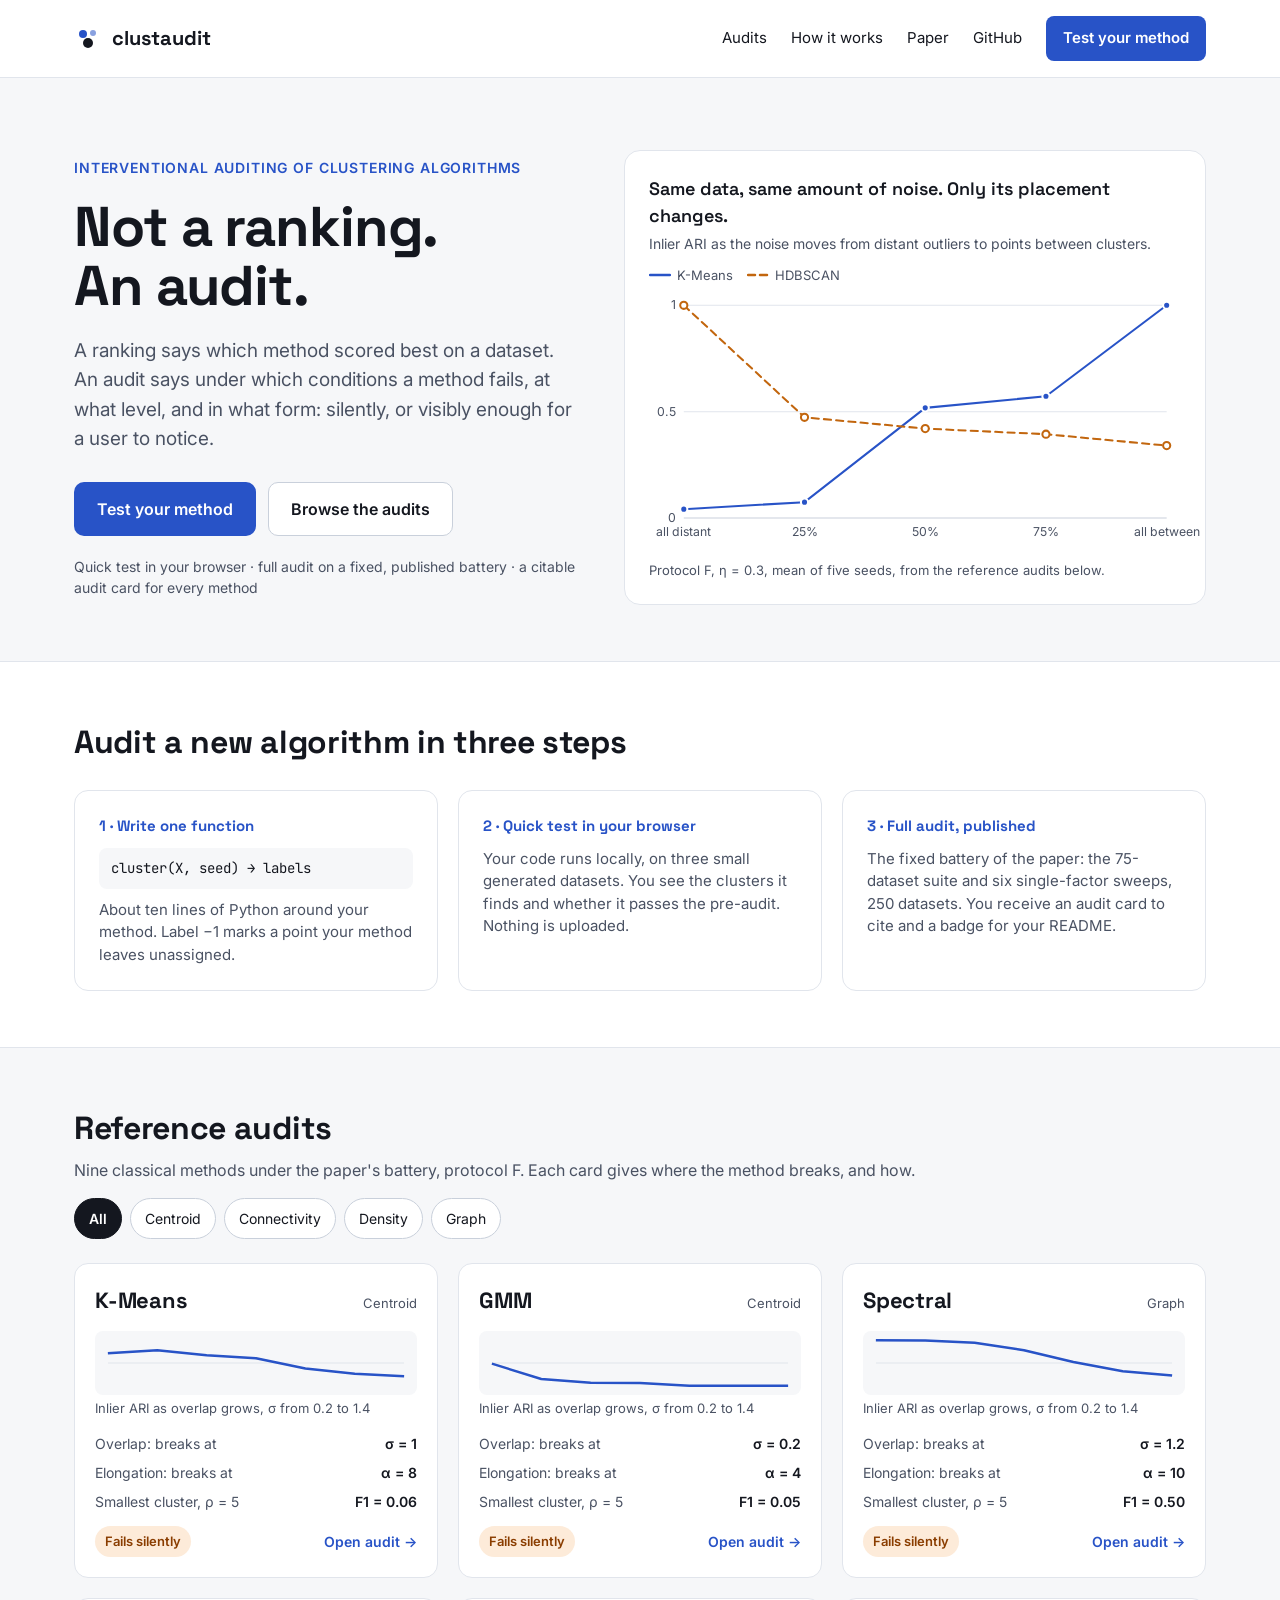
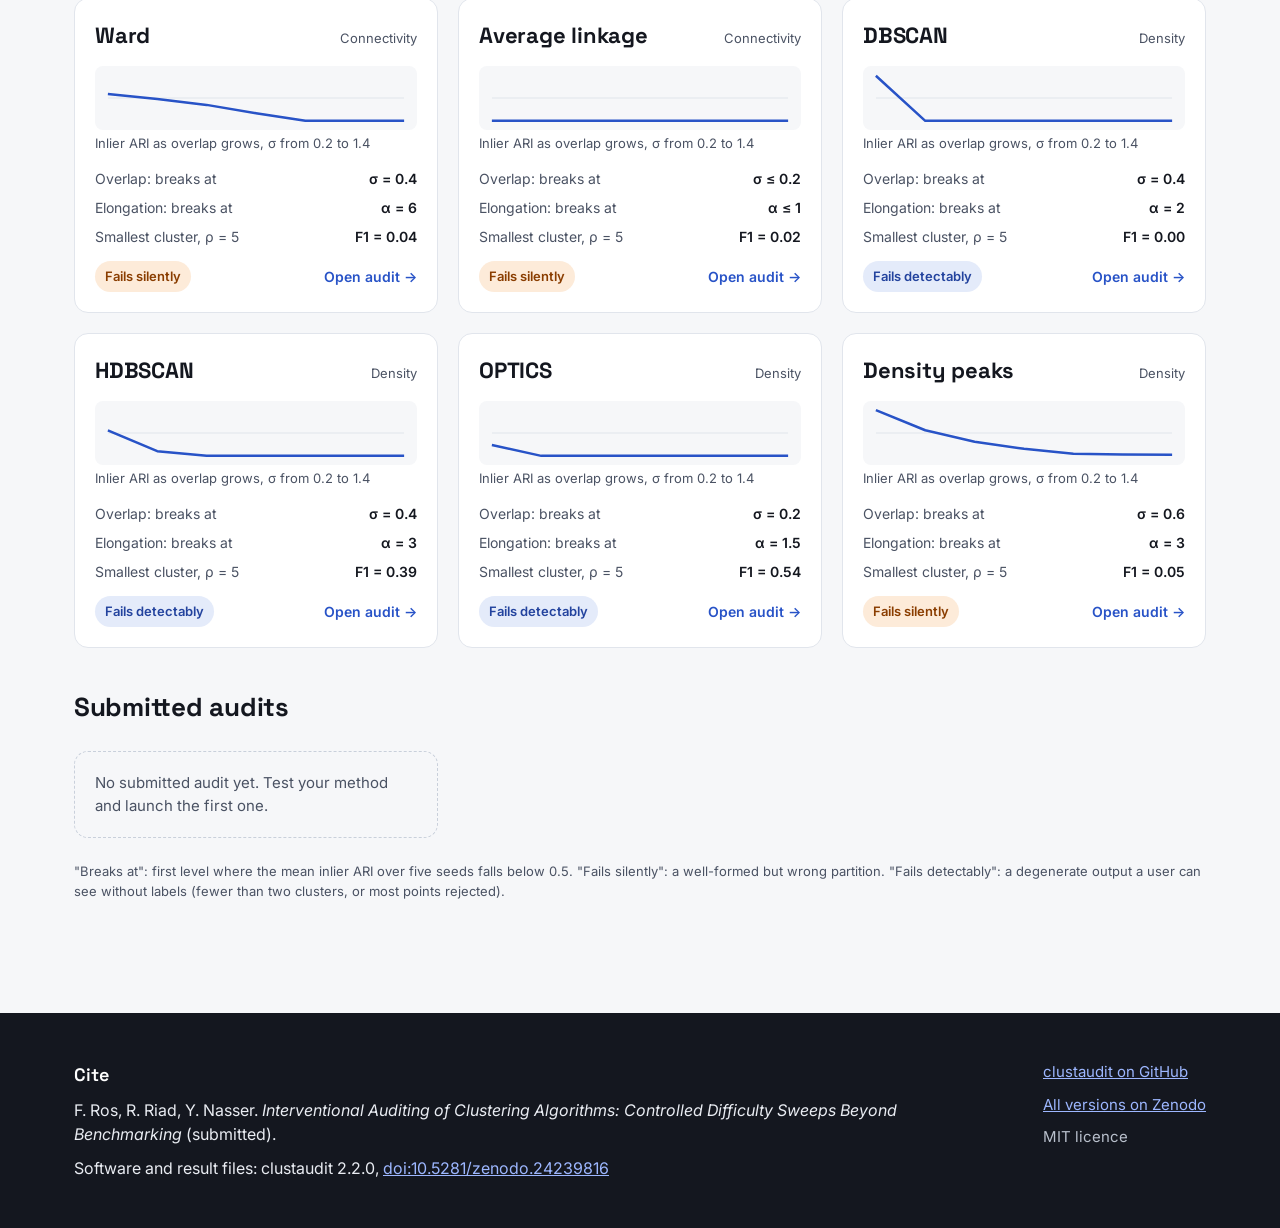
==== docs/index.html @ 4b53be47 "clustaudit audits: engine, battery paper-v2.2, reference methods, workflows, site in docs/" ====
<!doctype html>
<html lang="en">
<head>
<title>clustaudit · audits of clustering algorithms</title>
<meta name="description" content="Interventional audits of clustering algorithms: where a method breaks, at what level, and whether it fails silently or visibly.">
<meta charset="utf-8">
<meta name="viewport" content="width=device-width, initial-scale=1">
<link rel="preconnect" href="https://fonts.googleapis.com">
<link rel="stylesheet" href="https://fonts.googleapis.com/css2?family=Inter:wght@400;500;600&amp;family=Space+Grotesk:wght@500;600;700&amp;family=JetBrains+Mono:wght@400;500&amp;display=swap">
<link rel="stylesheet" href="assets/app.css">
<link rel="icon" href="data:image/svg+xml,%3Csvg xmlns='http://www.w3.org/2000/svg' viewBox='0 0 28 28'%3E%3Ccircle cx='9' cy='10' r='4' fill='%232853C7'/%3E%3Ccircle cx='19' cy='9' r='3' fill='%232853C7' opacity='.55'/%3E%3Ccircle cx='14' cy='19' r='5' fill='%2314171F'/%3E%3C/svg%3E">
<script src="assets/app.js" defer></script>
</head>
<body data-page="home">
<header class="site-header">
  <div class="wrap">
    <a class="brand" href="index.html">
      <svg width="28" height="28" viewBox="0 0 28 28" aria-hidden="true"><circle cx="9" cy="10" r="4" fill="#2853C7"/><circle cx="19" cy="9" r="3" fill="#2853C7" opacity="0.55"/><circle cx="14" cy="19" r="5" fill="#14171F"/></svg>
      <span>clustaudit</span>
    </a>
    <nav class="site-nav" aria-label="Main">
      <a href="index.html#gallery">Audits</a>
      <a href="index.html#how">How it works</a>
      <a href="index.html#cite">Paper</a>
      <a href="https://github.com/frederic-ros/clustaudit">GitHub</a>
      <a class="btn btn-primary" href="test.html">Test your method</a>
    </nav>
  </div>
</header>

<main>
  <section class="wrap hero">
    <div class="hero-text">
      <p class="eyebrow">Interventional auditing of clustering algorithms</p>
      <h1>Not a ranking.<br>An audit.</h1>
      <p class="lead">A ranking says which method scored best on a dataset. An audit says under which conditions a method fails, at what level, and in what form: silently, or visibly enough for a user to notice.</p>
      <div class="row" style="margin-top:8px">
        <a class="btn btn-primary btn-lg" href="test.html">Test your method</a>
        <a class="btn btn-ghost btn-lg" href="#gallery">Browse the audits</a>
      </div>
      <p class="small muted">Quick test in your browser · full audit on a fixed, published battery · a citable audit card for every method</p>
    </div>
    <figure class="card hero-fig">
      <figcaption class="stack" style="gap:4px">
        <span class="fig-title">Same data, same amount of noise. Only its placement changes.</span>
        <span class="small muted">Inlier ARI as the noise moves from distant outliers to points between clusters.</span>
      </figcaption>
      <div id="hero-chart" class="stack" style="gap:8px"><p class="tiny">Loading…</p></div>
      <p class="tiny">Protocol F, η = 0.3, mean of five seeds, from the reference audits below.</p>
    </figure>
  </section>

  <section id="how" class="band">
    <div class="wrap section">
      <h2>Audit a new algorithm in three steps</h2>
      <div class="steps">
        <div class="step"><span class="k">1 · Write one function</span><code>cluster(X, seed) → labels</code><p>About ten lines of Python around your method. Label −1 marks a point your method leaves unassigned.</p></div>
        <div class="step"><span class="k">2 · Quick test in your browser</span><p>Your code runs locally, on three small generated datasets. You see the clusters it finds and whether it passes the pre-audit. Nothing is uploaded.</p></div>
        <div class="step"><span class="k">3 · Full audit, published</span><p>The fixed battery of the paper: the 75-dataset suite and six single-factor sweeps, 250 datasets. You receive an audit card to cite and a badge for your README.</p></div>
      </div>
    </div>
  </section>

  <section id="gallery" class="wrap section">
    <div class="row" style="justify-content:space-between;align-items:flex-end;gap:16px">
      <div class="stack" style="gap:6px">
        <h2>Reference audits</h2>
        <p class="muted">Nine classical methods under the paper's battery, protocol F. Each card gives where the method breaks, and how.</p>
      </div>
      <div id="family-filter" class="filters" role="group" aria-label="Filter by family"></div>
    </div>
    <div id="gallery-ref" class="grid3" aria-live="polite"><p class="tiny">Loading…</p></div>
    <h2 style="font-size:26px;margin-top:16px">Submitted audits</h2>
    <div id="gallery-sub" class="grid3" aria-live="polite"></div>
    <p class="tiny">"Breaks at": first level where the mean inlier ARI over five seeds falls below 0.5. "Fails silently": a well-formed but wrong partition. "Fails detectably": a degenerate output a user can see without labels (fewer than two clusters, or most points rejected).</p>
  </section>
</main>
<footer class="site-footer" id="cite">
  <div class="wrap">
    <div class="stack" style="flex:1 1 520px;min-width:0;gap:10px">
      <span class="title">Cite</span>
      <p>F. Ros, R. Riad, Y. Nasser. <em>Interventional Auditing of Clustering Algorithms: Controlled Difficulty Sweeps Beyond Benchmarking</em> (submitted).</p>
      <p>Software and result files: clustaudit 2.2.0, <a href="https://doi.org/10.5281/zenodo.24239816">doi:10.5281/zenodo.24239816</a></p>
    </div>
    <div class="stack" style="gap:10px;font-size:15px">
      <a href="https://github.com/frederic-ros/clustaudit">clustaudit on GitHub</a>
      <a href="https://doi.org/10.5281/zenodo.24239815">All versions on Zenodo</a>
      <span style="color:#B9C0CC">MIT licence</span>
    </div>
  </div>
</footer>

</body>
</html>
---- docs/assets/app.css ----
:root {
  --ink: #14171F; --muted: #4A5263; --faint: #6B7385; --line: #E1E5EC; --line2: #C9D0DB;
  --bg: #F6F7F9; --surface: #FFFFFF; --accent: #2853C7; --accent-dark: #1B3C94;
  --c1: #2853C7; --c2: #C2660E; --c3: #00897B; --c4: #9B4DCA; --ref: #8A93A6;
  --silent-bg: #FDEBD9; --silent-fg: #8A3D00; --detect-bg: #E4EBFA; --detect-fg: #23439E;
  --ok-bg: #E3F1EA; --ok-fg: #1D6B4F; --err-bg: #F1F2F4; --err-fg: #4A5263;
  --display: 'Space Grotesk', Inter, system-ui, sans-serif;
  --mono: 'JetBrains Mono', ui-monospace, SFMono-Regular, Menlo, monospace;
  color-scheme: light;
}
* { box-sizing: border-box; }
[hidden] { display: none !important; }
html { scroll-behavior: smooth; }
body { margin: 0; background: var(--bg); color: var(--ink); font-family: Inter, system-ui, sans-serif; font-size: 16px; line-height: 1.5; }
a { color: var(--accent); }
a:hover { color: var(--accent-dark); }
:focus-visible { outline: 3px solid #9DB7FF; outline-offset: 2px; border-radius: 4px; }
h1, h2, h3 { font-family: var(--display); letter-spacing: -0.01em; margin: 0; }
p { margin: 0; }
code, pre, .mono { font-family: var(--mono); }
.wrap { max-width: 1180px; margin: 0 auto; padding: 0 24px; }
.muted { color: var(--muted); }
.small { font-size: 14px; }
.tiny { font-size: 13px; color: var(--muted); }
.stack { display: flex; flex-direction: column; gap: 12px; }
.row { display: flex; flex-wrap: wrap; gap: 12px; align-items: center; }
.sr-only { position: absolute; width: 1px; height: 1px; overflow: hidden; clip: rect(0 0 0 0); white-space: nowrap; }

/* header and footer */
.site-header { background: var(--surface); border-bottom: 1px solid var(--line); }
.site-header .wrap { padding-top: 16px; padding-bottom: 16px; display: flex; flex-wrap: wrap; align-items: center; justify-content: space-between; gap: 16px; }
.brand { display: flex; align-items: center; gap: 10px; text-decoration: none; color: var(--ink); }
.brand span { font-family: var(--display); font-weight: 700; font-size: 20px; }
.site-nav { display: flex; flex-wrap: wrap; align-items: center; gap: 24px; font-size: 15px; }
.site-nav a { color: var(--ink); text-decoration: none; }
.site-nav a:hover { color: var(--accent); }
.btn { display: inline-flex; align-items: center; gap: 8px; font: inherit; font-weight: 600; font-size: 15px; padding: 10px 16px; border-radius: 8px; border: 1px solid transparent; cursor: pointer; text-decoration: none; }
.btn-primary, .site-nav a.btn-primary { background: var(--accent); color: #fff; }
.btn-primary:hover, .site-nav a.btn-primary:hover { background: var(--accent-dark); color: #fff; }
.btn-dark { background: var(--ink); color: #fff; }
.btn-dark:hover { background: #2A3040; color: #fff; }
.btn-ghost { background: var(--surface); color: var(--ink); border-color: var(--line2); }
.btn-ghost:hover { border-color: var(--ink); color: var(--ink); }
.btn-lg { padding: 14px 22px; border-radius: 10px; font-size: 16px; }
.btn[disabled], .btn[aria-disabled="true"] { opacity: .5; cursor: not-allowed; }
.site-footer { background: var(--ink); color: #E9ECF2; margin-top: 56px; }
.site-footer .wrap { padding-top: 48px; padding-bottom: 48px; display: flex; flex-wrap: wrap; gap: 40px; justify-content: space-between; }
.site-footer a { color: #9DB7FF; }
.site-footer .title { font-family: var(--display); font-weight: 600; font-size: 18px; color: #fff; }

/* home */
.hero { display: flex; flex-wrap: wrap; gap: 48px; align-items: center; padding-top: 72px; padding-bottom: 56px; }
.hero-text { flex: 1 1 440px; min-width: 0; display: flex; flex-direction: column; gap: 20px; }
.eyebrow { font-size: 14px; font-weight: 600; letter-spacing: .06em; text-transform: uppercase; color: var(--accent); }
.hero h1 { font-size: 56px; line-height: 1.05; letter-spacing: -0.02em; }
.lead { font-size: 19px; line-height: 1.55; color: var(--muted); max-width: 540px; }
.card { background: var(--surface); border: 1px solid var(--line); border-radius: 14px; }
.hero-fig { flex: 1 1 520px; min-width: 0; margin: 0; padding: 24px; display: flex; flex-direction: column; gap: 12px; border-radius: 16px; }
.fig-title { font-family: var(--display); font-weight: 600; font-size: 18px; }
.band { background: var(--surface); border-top: 1px solid var(--line); border-bottom: 1px solid var(--line); }
.section { padding-top: 56px; padding-bottom: 56px; display: flex; flex-direction: column; gap: 24px; }
.section h2 { font-size: 32px; }
.steps { display: grid; grid-template-columns: repeat(3, minmax(0, 1fr)); gap: 20px; }
.step { border: 1px solid var(--line); border-radius: 14px; padding: 24px; display: flex; flex-direction: column; gap: 10px; }
.step .k { font-family: var(--display); font-weight: 700; font-size: 15px; color: var(--accent); }
.step code { font-size: 14px; background: var(--bg); border-radius: 8px; padding: 10px 12px; }
.step p { font-size: 15px; color: var(--muted); }
.filters { display: flex; flex-wrap: wrap; gap: 8px; }
.filters button { font: inherit; font-size: 14px; padding: 9px 14px; border-radius: 999px; border: 1px solid var(--line2); background: var(--surface); color: var(--ink); cursor: pointer; }
.filters button[aria-pressed="true"] { border-color: var(--ink); background: var(--ink); color: #fff; font-weight: 600; }
.grid3 { display: grid; grid-template-columns: repeat(3, minmax(0, 1fr)); gap: 20px; }
.mcard { padding: 20px; display: flex; flex-direction: column; gap: 14px; }
.mcard h3 { font-size: 22px; }
.mcard .top { display: flex; align-items: baseline; justify-content: space-between; gap: 8px; }
.spark { width: 100%; height: 64px; background: var(--bg); border-radius: 8px; display: block; }
.kv { margin: 0; display: grid; grid-template-columns: 1fr auto; row-gap: 8px; column-gap: 12px; font-size: 14px; }
.kv dt { color: var(--muted); }
.kv dd { margin: 0; font-weight: 600; text-align: right; }
.chip { display: inline-flex; align-items: center; gap: 6px; font-size: 13px; font-weight: 600; padding: 6px 10px; border-radius: 999px; }
.chip.silent { background: var(--silent-bg); color: var(--silent-fg); }
.chip.detectable { background: var(--detect-bg); color: var(--detect-fg); }
.chip.ok { background: var(--ok-bg); color: var(--ok-fg); }
.chip.error, .chip.neutral { background: var(--err-bg); color: var(--err-fg); }
.mcard .bottom { display: flex; align-items: center; justify-content: space-between; gap: 8px; margin-top: auto; }
.mcard .bottom a { font-size: 14px; font-weight: 600; text-decoration: none; }
.empty { padding: 20px; border: 1px dashed var(--line2); border-radius: 14px; color: var(--muted); font-size: 15px; }

/* charts */
.chart { position: relative; }
.chart svg { display: block; width: 100%; height: auto; overflow: visible; }
.chart .axis text, .chart text.lbl { font-size: 12px; fill: var(--muted); font-family: Inter, system-ui, sans-serif; }
.legend { display: flex; flex-wrap: wrap; gap: 14px; font-size: 13px; color: var(--muted); }
.legend span { display: inline-flex; align-items: center; gap: 6px; }
.legend svg { width: 22px; height: 10px; }
.tip { position: absolute; pointer-events: none; background: var(--surface); border: 1px solid var(--line2); border-radius: 8px; padding: 8px 10px; font-size: 13px; box-shadow: 0 4px 16px rgba(20, 23, 31, .12); min-width: 140px; z-index: 5; display: none; }
.tip .h { color: var(--muted); margin-bottom: 4px; }
.tip { max-width: min(300px, 100%); }
.tip .r { display: flex; align-items: center; gap: 8px; line-height: 1.35; padding: 1px 0; }
.tip .r b { font-weight: 600; min-width: 34px; }
.tip .r .n { color: var(--muted); }
.tip svg { width: 18px; height: 8px; flex: none; }

/* audit page */
.crumbs { font-size: 14px; color: var(--muted); }
.crumbs a { text-decoration: none; }
.audit-head { display: flex; flex-wrap: wrap; gap: 24px; align-items: flex-end; justify-content: space-between; padding-top: 32px; }
.audit-head h1 { font-size: 44px; letter-spacing: -0.02em; }
.tiles { display: grid; grid-template-columns: repeat(3, minmax(0, 1fr)); gap: 16px; }
.tile { padding: 18px 20px; display: flex; flex-direction: column; gap: 6px; }
.tile .k { font-size: 14px; color: var(--muted); font-weight: 600; }
.tile .v { font-family: var(--display); font-weight: 600; font-size: 22px; }
.tile .d { font-size: 14px; color: var(--muted); line-height: 1.45; }
.charts3 { display: grid; grid-template-columns: repeat(3, minmax(0, 1fr)); gap: 16px; }
.chart-card { padding: 18px; display: flex; flex-direction: column; gap: 10px; }
.chart-card h3 { font-size: 17px; }
.reading { padding: 24px 28px; display: flex; flex-direction: column; gap: 12px; }
.reading ul { margin: 0; padding-left: 20px; display: flex; flex-direction: column; gap: 10px; font-size: 16px; line-height: 1.55; }
.grid2 { display: grid; grid-template-columns: repeat(2, minmax(0, 1fr)); gap: 16px; }
table.data { border-collapse: collapse; width: 100%; font-size: 14px; }
table.data th, table.data td { text-align: left; padding: 7px 10px; border-bottom: 1px solid var(--line); vertical-align: top; }
table.data th { font-weight: 600; color: var(--muted); font-size: 13px; }
table.data td.num { font-variant-numeric: tabular-nums; text-align: right; }
details { border: 1px solid var(--line); border-radius: 12px; background: var(--surface); }
details > summary { cursor: pointer; padding: 14px 18px; font-weight: 600; }
details > div { padding: 0 18px 18px; overflow-x: auto; }
.snippet { display: flex; gap: 8px; align-items: stretch; }
.snippet code { flex: 1; min-width: 0; overflow-x: auto; white-space: nowrap; background: var(--bg); border: 1px solid var(--line); border-radius: 8px; padding: 10px 12px; font-size: 13px; }
select.ctl, input.ctl { font: inherit; font-size: 15px; padding: 10px 12px; border: 1px solid var(--line2); border-radius: 8px; background: var(--surface); color: var(--ink); }
.notice { padding: 14px 16px; border-radius: 10px; background: var(--detect-bg); color: var(--detect-fg); font-size: 14px; }
.notice.warn { background: var(--silent-bg); color: var(--silent-fg); }

/* test page */
.editor { flex: 999 1 600px; min-width: 0; background: #0F1320; border-radius: 14px; overflow: hidden; display: flex; flex-direction: column; }
.editor .bar { display: flex; align-items: center; justify-content: space-between; padding: 12px 16px; background: #171C2C; border-bottom: 1px solid #262D42; font-size: 13px; color: #C9D2E6; gap: 12px; }
.editor .bar select { font: inherit; font-size: 13px; background: #0F1320; color: #E6EAF4; border: 1px solid #262D42; border-radius: 6px; padding: 4px 8px; }
.editor textarea { flex: 1; min-height: 360px; width: 100%; resize: vertical; border: 0; outline: none; padding: 20px; background: transparent; color: #E6EAF4; font-family: var(--mono); font-size: 14px; line-height: 1.7; tab-size: 4; white-space: pre; }
.form { flex: 1 1 320px; min-width: 0; padding: 24px; display: flex; flex-direction: column; gap: 18px; }
.field { display: flex; flex-direction: column; gap: 6px; }
.field label, .field legend { font-size: 14px; font-weight: 600; }
fieldset.field { margin: 0; padding: 0; border: 0; gap: 8px; }
fieldset.field label { font-weight: 400; display: flex; align-items: center; gap: 10px; font-size: 15px; }
.panels { display: grid; grid-template-columns: repeat(3, minmax(0, 1fr)); gap: 20px; }
.panel { margin: 0; border: 1px solid var(--line); border-radius: 12px; padding: 14px; display: flex; flex-direction: column; gap: 10px; }
.panel svg { width: 100%; height: auto; background: var(--bg); border-radius: 8px; }
.checks { margin: 0; padding: 0; list-style: none; display: grid; grid-template-columns: repeat(2, minmax(0, 1fr)); gap: 10px; }
.checks li { display: flex; align-items: flex-start; gap: 10px; padding: 12px 14px; border-radius: 10px; background: var(--ok-bg); font-size: 14px; }
.checks li.fail { background: var(--silent-bg); }
.checks li.warn { background: #FFF6DB; }
.checks li svg { flex: none; margin-top: 1px; }
.checks li small { display: block; color: var(--muted); }
.progress { font-size: 14px; color: var(--muted); }
.ol-steps { margin: 0; padding: 0; list-style: none; display: flex; flex-direction: column; gap: 14px; }
.ol-steps li { display: flex; gap: 12px; align-items: flex-start; }
.ol-steps .n { flex: none; width: 28px; height: 28px; border-radius: 999px; background: var(--detect-bg); color: var(--detect-fg); font-weight: 700; font-size: 14px; display: flex; align-items: center; justify-content: center; }
.ol-steps .t { font-weight: 600; font-size: 15px; }
.stats { margin: 0; display: grid; grid-template-columns: repeat(3, minmax(0, 1fr)); gap: 12px; }
.stats div { background: var(--bg); border-radius: 10px; padding: 14px; }
.stats dt { font-size: 13px; color: var(--muted); }
.stats dd { margin: 4px 0 0; font-weight: 600; }
pre.out { margin: 0; background: #0F1320; color: #E6EAF4; border-radius: 10px; padding: 14px 16px; font-size: 13px; overflow-x: auto; white-space: pre-wrap; }

@media (max-width: 900px) {
  .steps, .grid3, .tiles, .charts3, .panels, .grid2 { grid-template-columns: 1fr; }
  .hero h1 { font-size: 42px; }
  .checks, .stats { grid-template-columns: 1fr; }
}
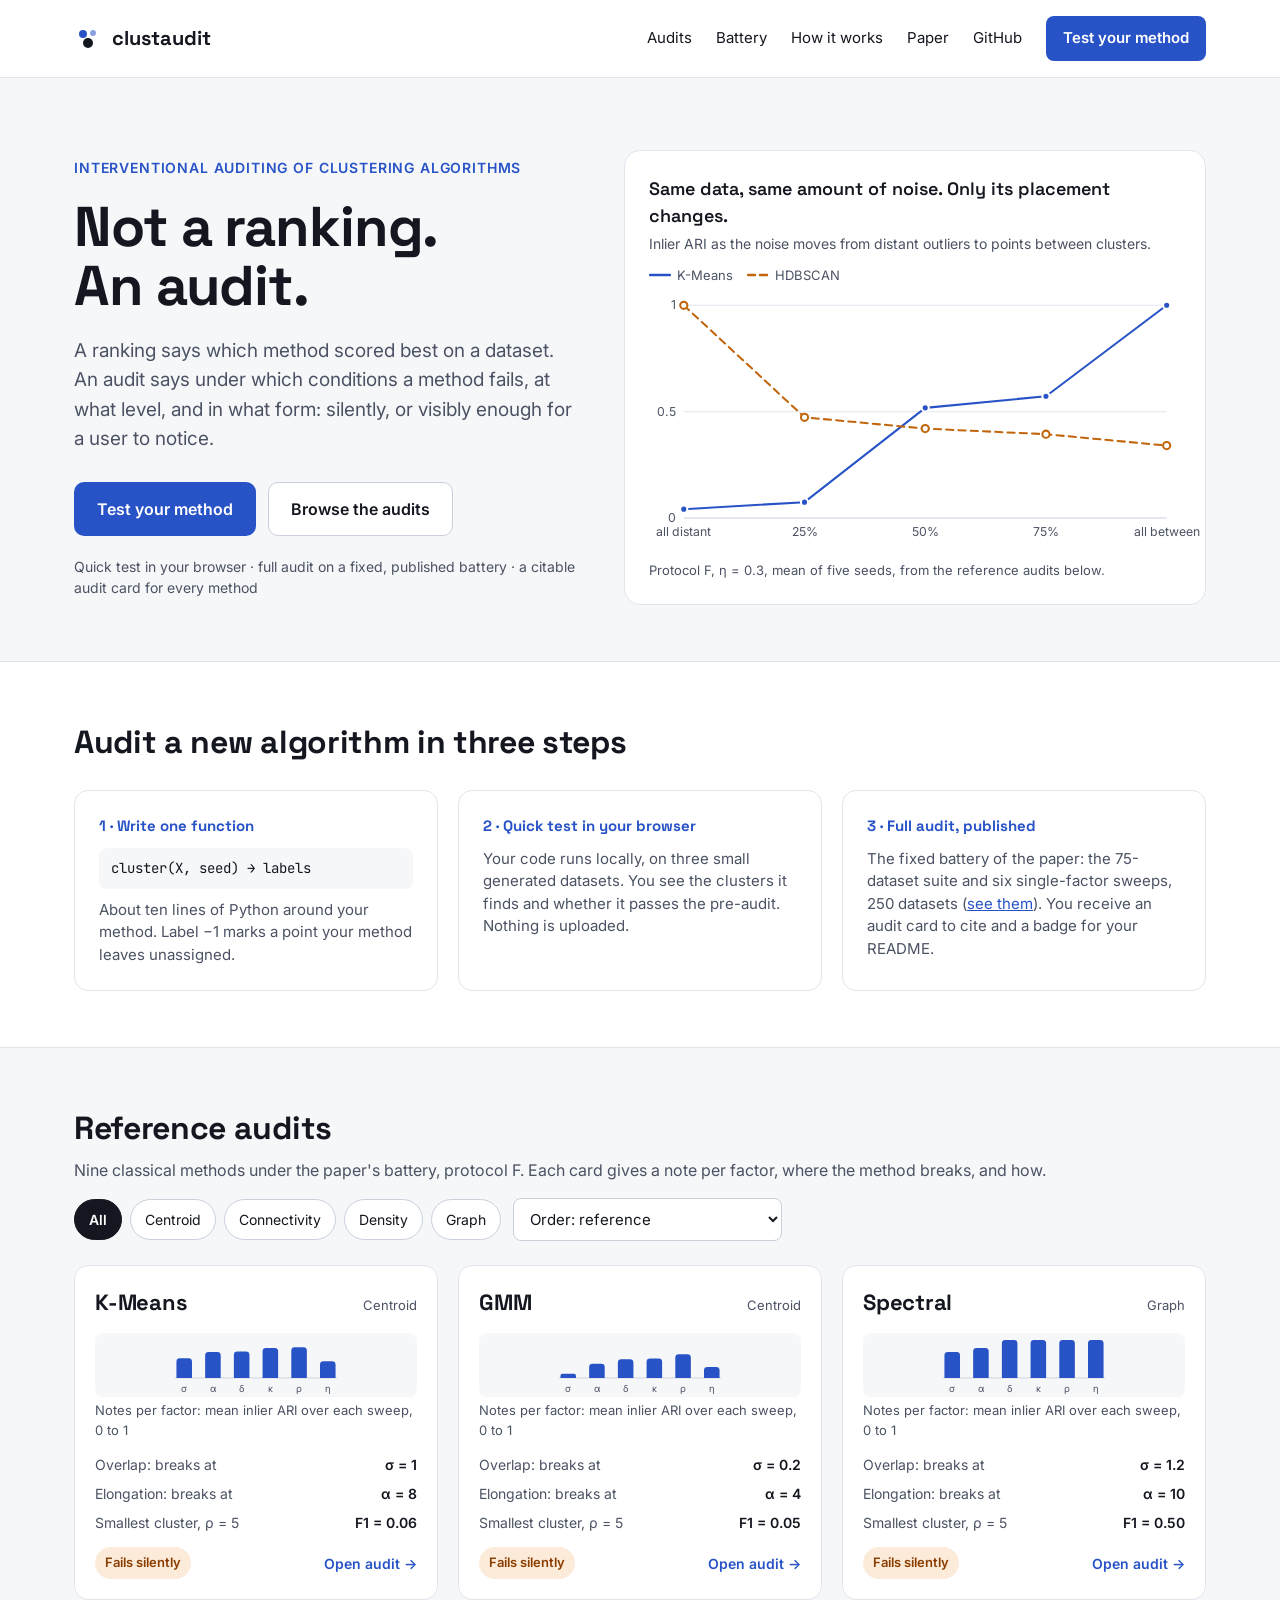
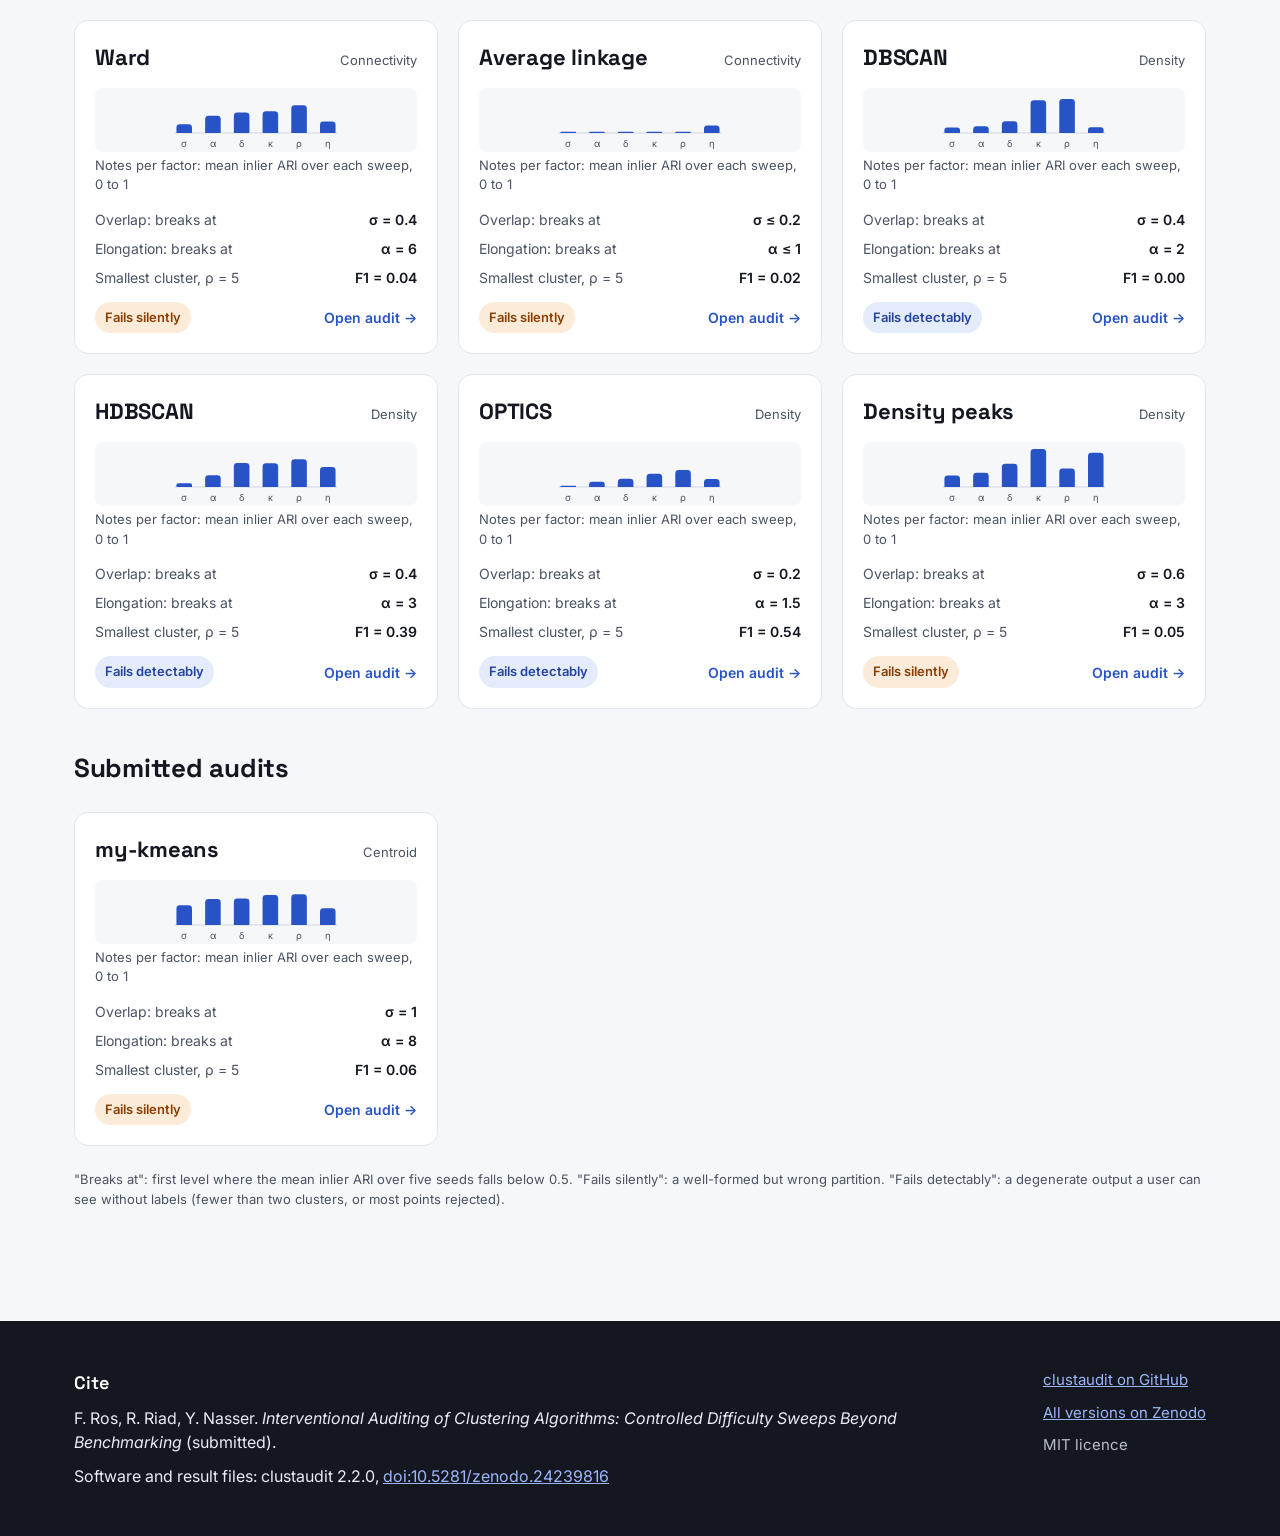
==== commit 58fc736a: "Notes per factor, battery page, see where it breaks" ====
--- a/docs/index.html
+++ b/docs/index.html
@@ -20,6 +20,7 @@
     </a>
     <nav class="site-nav" aria-label="Main">
       <a href="index.html#gallery">Audits</a>
+      <a href="battery.html">Battery</a>
       <a href="index.html#how">How it works</a>
       <a href="index.html#cite">Paper</a>
       <a href="https://github.com/frederic-ros/clustaudit">GitHub</a>
@@ -56,7 +57,7 @@
       <div class="steps">
         <div class="step"><span class="k">1 · Write one function</span><code>cluster(X, seed) → labels</code><p>About ten lines of Python around your method. Label −1 marks a point your method leaves unassigned.</p></div>
         <div class="step"><span class="k">2 · Quick test in your browser</span><p>Your code runs locally, on three small generated datasets. You see the clusters it finds and whether it passes the pre-audit. Nothing is uploaded.</p></div>
-        <div class="step"><span class="k">3 · Full audit, published</span><p>The fixed battery of the paper: the 75-dataset suite and six single-factor sweeps, 250 datasets. You receive an audit card to cite and a badge for your README.</p></div>
+        <div class="step"><span class="k">3 · Full audit, published</span><p>The fixed battery of the paper: the 75-dataset suite and six single-factor sweeps, 250 datasets (<a href="battery.html">see them</a>). You receive an audit card to cite and a badge for your README.</p></div>
       </div>
     </div>
   </section>
@@ -65,9 +66,12 @@
     <div class="row" style="justify-content:space-between;align-items:flex-end;gap:16px">
       <div class="stack" style="gap:6px">
         <h2>Reference audits</h2>
-        <p class="muted">Nine classical methods under the paper's battery, protocol F. Each card gives where the method breaks, and how.</p>
+        <p class="muted">Nine classical methods under the paper's battery, protocol F. Each card gives a note per factor, where the method breaks, and how.</p>
       </div>
-      <div id="family-filter" class="filters" role="group" aria-label="Filter by family"></div>
+      <div class="sortbar">
+        <div id="family-filter" class="filters" role="group" aria-label="Filter by family"></div>
+        <select class="ctl" id="sort" aria-label="Order of the cards"></select>
+      </div>
     </div>
     <div id="gallery-ref" class="grid3" aria-live="polite"><p class="tiny">Loading…</p></div>
     <h2 style="font-size:26px;margin-top:16px">Submitted audits</h2>
--- a/docs/assets/app.css
+++ b/docs/assets/app.css
@@ -164,3 +164,26 @@
   .hero h1 { font-size: 42px; }
   .checks, .stats { grid-template-columns: 1fr; }
 }
+
+/* notes per factor */
+.profile { display: flex; flex-direction: column; gap: 10px; }
+.prow { display: grid; grid-template-columns: minmax(180px, 260px) 1fr; gap: 16px; align-items: center; }
+.plabel { display: flex; flex-direction: column; font-size: 14px; }
+.plabel small { color: var(--muted); font-size: 12px; }
+.pbars { display: flex; flex-direction: column; gap: 4px; }
+.pbar { position: relative; display: flex; align-items: center; gap: 8px; height: 18px; }
+.pbar span { display: block; height: 18px; border-radius: 0 4px 4px 0; min-width: 2px; }
+.pbar.thin, .pbar.thin span { height: 10px; }
+.pbar b { font-size: 13px; font-weight: 600; font-variant-numeric: tabular-nums; }
+.pbars::before { content: ""; }
+/* cluster views */
+svg.view { width: 100%; height: auto; background: var(--bg); border-radius: 8px; display: block; }
+.range { flex: 1 1 280px; accent-color: var(--accent); }
+.lvl { font-family: var(--display); font-size: 18px; }
+.thumbs { display: grid; grid-template-columns: repeat(auto-fill, minmax(150px, 1fr)); gap: 12px; }
+.thumb { margin: 0; display: flex; flex-direction: column; gap: 6px; }
+.thumb figcaption { display: flex; justify-content: space-between; font-size: 13px; color: var(--muted); }
+.thumb figcaption strong { color: var(--ink); font-weight: 600; }
+.sortbar { display: flex; flex-wrap: wrap; gap: 12px; align-items: center; justify-content: flex-end; }
+@media (max-width: 900px) { .prow { grid-template-columns: 1fr; gap: 4px; } }
+.viewer-panels { max-width: 900px; }
